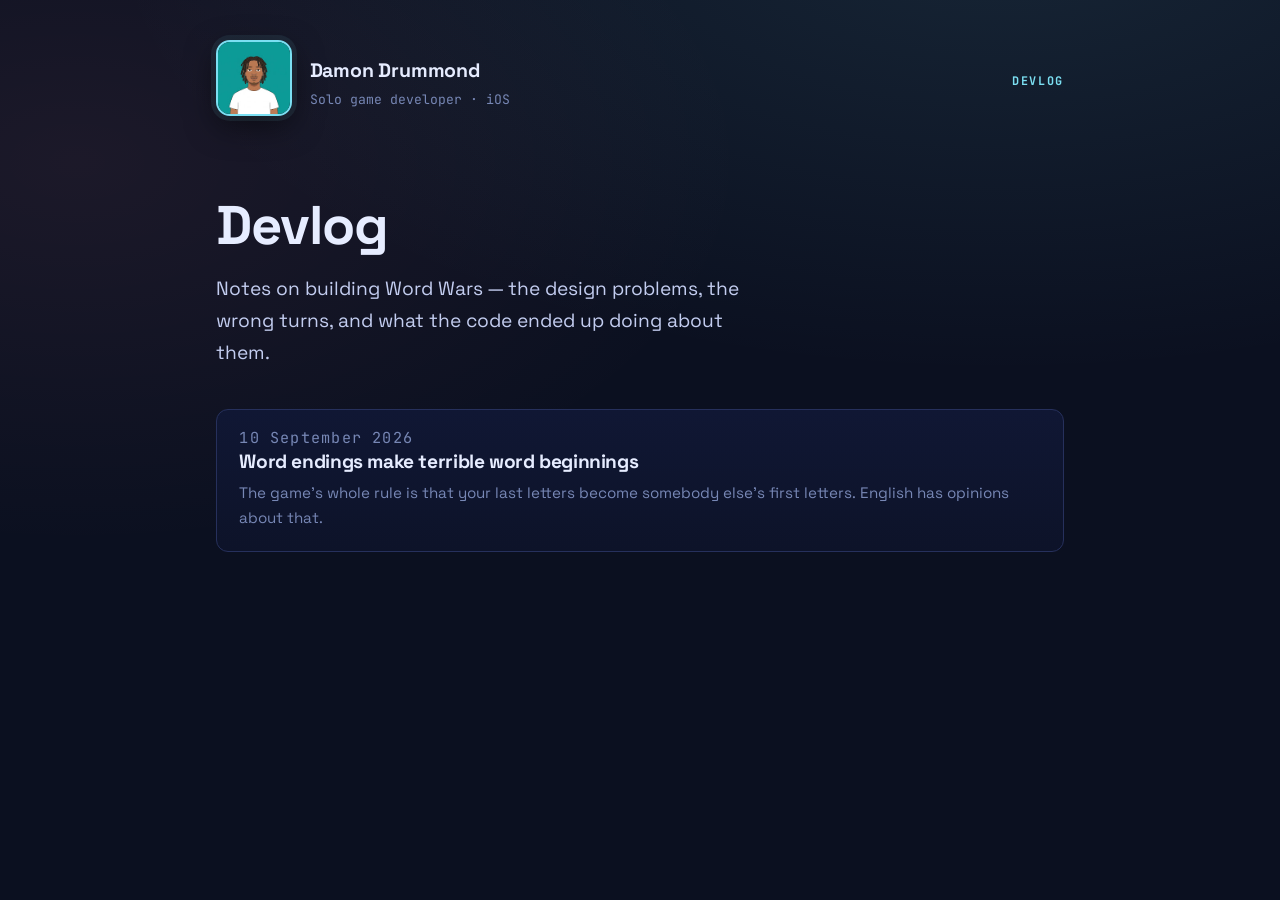
==== devlog/index.html @ 31c3616a "First devlog, and somewhere to put the next one The post is the stamp problem: the game asks word en" ====
<!doctype html>
<html lang="en">
<head>
<meta charset="utf-8">
<meta name="viewport" content="width=device-width, initial-scale=1">
<title>Devlog — Damon Drummond</title>
<meta name="description" content="Notes on building Word Wars: the design problems, the wrong turns, and what the code ended up doing about them.">
<link rel="canonical" href="https://damondjr.github.io/devlog/">

<meta property="og:type" content="website">
<meta property="og:site_name" content="Damon Drummond">
<meta property="og:title" content="Devlog — Damon Drummond">
<meta property="og:description" content="Notes on building Word Wars: the design problems, the wrong turns, and what the code ended up doing about them.">
<meta property="og:url" content="https://damondjr.github.io/devlog/">
<meta property="og:image" content="https://damondjr.github.io/assets/og.jpg">
<meta name="twitter:card" content="summary_large_image">

<link rel="icon" href="/assets/favicon-64.png" sizes="64x64">
<link rel="apple-touch-icon" href="/assets/icon-180.png">
<link rel="preconnect" href="https://fonts.googleapis.com">
<link rel="preconnect" href="https://fonts.gstatic.com" crossorigin>
<link href="https://fonts.googleapis.com/css2?family=Space+Grotesk:wght@400;500;700&family=JetBrains+Mono:wght@400;700&display=swap" rel="stylesheet">
<link rel="stylesheet" href="/assets/site.css">
</head>
<body>

<header class="wrap id">
  <a href="/"><img class="avatar" src="/assets/avatar.jpg" width="76" height="76" alt="Damon Drummond"></a>
  <div>
    <p class="id-name">Damon Drummond</p>
    <p class="id-role">Solo game developer &middot; iOS</p>
  </div>
  <nav class="nav"><a href="/devlog/" aria-current="page">Devlog</a></nav>
</header>

<main class="wrap band">
  <h1>Devlog</h1>
  <p class="lede">Notes on building Word Wars &mdash; the design problems, the
  wrong turns, and what the code ended up doing about them.</p>

  <ul class="entries">
    <li>
      <a class="entry" href="/devlog/endings-and-beginnings/">
        <p class="post-date">10 September 2026</p>
        <h2>Word endings make terrible word beginnings</h2>
        <p>The game&rsquo;s whole rule is that your last letters become somebody
        else&rsquo;s first letters. English has opinions about that.</p>
      </a>
    </li>
  </ul>
</main>

</body>
</html>
---- assets/site.css ----
/* ---------------------------------------------------------------------------
   Word Wars' own palette, straight from scripts/game.gd. The page is a shop
   window for the game, so it uses the game's colours rather than inventing a
   second identity: cyan is you, pink is the opponent, gold is a big hit.
   --------------------------------------------------------------------------- */
:root{
  --void:#0b1020;
  --deep:#141a36;
  --panel:#101734;
  --edge:#26305c;
  --ink:#e6ecff;
  --dim:#7787b5;
  --you:#7bdff2;
  --them:#ff8fa3;
  --hit:#ffd166;
  --measure:56rem;
}

*,*::before,*::after{box-sizing:border-box}

body{
  margin:0;
  background:var(--void);
  /* Two soft pools rather than a flat fill — the game draws a vertical
     gradient behind the board and this is the same idea at page scale. */
  background-image:
    radial-gradient(90rem 45rem at 78% -8%, rgba(123,223,242,.10), transparent 62%),
    radial-gradient(70rem 40rem at 6% 18%, rgba(255,143,163,.07), transparent 60%);
  background-attachment:fixed;
  color:var(--ink);
  font:400 1.0625rem/1.65 "Space Grotesk",ui-sans-serif,system-ui,sans-serif;
  -webkit-font-smoothing:antialiased;
}

.wrap{max-width:var(--measure);margin:0 auto;padding:0 1.5rem}
.band{padding-block:4.5rem}
.band + .band{border-top:1px solid var(--edge)}

a{color:var(--you);text-decoration-color:rgba(123,223,242,.35);text-underline-offset:.2em}
a:hover{text-decoration-color:var(--you)}
:focus-visible{outline:2px solid var(--hit);outline-offset:3px;border-radius:3px}

h1,h2{margin:0;font-weight:700;letter-spacing:-.02em;line-height:1.1}
h1{font-size:clamp(2.1rem,6.2vw,3.4rem)}
h2{font-size:clamp(1.5rem,4vw,2.1rem)}
p{margin:0 0 1.1rem}
.lede{font-size:clamp(1.05rem,2.3vw,1.2rem);color:#c3cdf0;max-width:44ch;margin-top:1.1rem}

/* Mono is the utility voice here for a reason: this is a typing game, and
   monospace is what typing looks like. Labels, counts and machine facts only —
   never body copy. */
.eyebrow{margin:0 0 1rem;
  font:700 .72rem/1 "JetBrains Mono",ui-monospace,monospace;
  letter-spacing:.16em;text-transform:uppercase;color:var(--dim);
  display:block;
}

/* --- identity ----------------------------------------------------------- */
.id{display:flex;align-items:center;gap:1.1rem;padding-block:2.5rem 0}
/* The avatar is a square with the board's own border treatment, not a circle:
   everything in this game is a tile, including the person who made it. */
.avatar{
  width:76px;height:76px;flex:none;border-radius:14px;object-fit:cover;
  border:2px solid var(--you);
  box-shadow:0 0 0 5px rgba(123,223,242,.08), 0 10px 30px rgba(0,0,0,.5);
  background:var(--deep);
}
.id-name{font-size:1.22rem;font-weight:700;letter-spacing:-.01em;margin:0}
.id-role{margin:.2rem 0 0;font:400 .82rem/1.4 "JetBrains Mono",ui-monospace,monospace;color:var(--dim)}

/* --- the chain ---------------------------------------------------------- */
/* The signature of the page. Three lines that are the whole game: the letters
   you answer with, and the letters you leave behind. */
.chain-label{margin-top:2.75rem}
.chain{list-style:none;margin:0;padding:0;display:grid;gap:.75rem}
.link{
  display:grid;align-items:center;gap:.5rem 1rem;
  grid-template-columns:auto 1fr auto auto;
  padding:.85rem 1rem;border-radius:12px;
  background:linear-gradient(180deg,var(--panel),#0d1329);
  border:1px solid var(--edge);
}
.side{font:700 .68rem/1 "JetBrains Mono",ui-monospace,monospace;letter-spacing:.14em;color:var(--dim)}
.word{font-size:clamp(1.05rem,3.4vw,1.45rem);font-weight:700;letter-spacing:.01em;white-space:nowrap}
/* Underlined: the letters this word had to open with to clear what landed.
   `currentColor` is safe here — .you/.them set the colour and the border
   follows it. */
.ans{border-bottom:2px solid currentColor;padding-bottom:1px}

/* Filled: the letters that get stamped onto the next block.
   Written as two-class rules rather than `background:currentColor`. The
   single-class version set `color:var(--void)` for the dark text, but .you and
   .them are declared later at the same specificity, so they won the `color`
   property — which made the fill and the letters the same pink, and the stamp
   rendered as an empty chip. Two classes (0,2,0) outrank one (0,1,0) and say
   what they mean. */
.stamp{padding:.06em .3em;border-radius:5px}
.stamp.you{background:var(--you);color:var(--void)}
.stamp.them{background:var(--them);color:var(--void)}
.to{color:var(--dim);font-size:1.1rem;justify-self:center}
/* A block, drawn the way the board draws one. */
.blk{
  font-size:clamp(.9rem,2.6vw,1.05rem);font-weight:700;letter-spacing:.08em;
  padding:.5rem .8rem;border-radius:9px;border:2px solid currentColor;
  background:rgba(255,255,255,.03);white-space:nowrap;
}
.you{color:var(--you)}
.them{color:var(--them)}
.link .word{color:var(--ink)}
.chain-note{margin:1.1rem 0 0;color:var(--dim);font-size:.95rem}

/* --- the game ----------------------------------------------------------- */
.game .first{margin-top:.9rem}
.game{display:grid;grid-template-columns:minmax(0,1fr) 15rem;gap:2.5rem;align-items:start}
.shot{width:100%;height:auto;border-radius:16px;border:1px solid var(--edge);
      box-shadow:0 18px 50px rgba(0,0,0,.55);display:block}
.facts{font:400 .82rem/1.9 "JetBrains Mono",ui-monospace,monospace;color:var(--dim);
       margin:0 0 1.6rem;list-style:none;padding:0}
.facts b{color:var(--ink);font-weight:400}

.actions{display:flex;flex-wrap:wrap;gap:.7rem;margin-bottom:1.8rem}
.btn{
  display:inline-block;padding:.7rem 1.15rem;border-radius:10px;
  font:700 .92rem/1 "Space Grotesk",sans-serif;text-decoration:none;
  border:1px solid var(--edge);color:var(--ink);background:var(--panel);
  transition:border-color .15s ease, transform .15s ease;
}
.btn:hover{border-color:var(--you);transform:translateY(-1px)}
.btn-go{background:var(--you);border-color:var(--you);color:#06243b}
.btn-go:hover{background:#9ce8f7;border-color:#9ce8f7}

/* The badge is somebody else's artwork and carries its own colours. It gets a
   quiet shelf of its own rather than being crowded next to our buttons. */
.badge{margin-top:.4rem;padding-top:1.5rem;border-top:1px solid var(--edge)}
.badge img{display:block;height:auto;max-width:100%}
.badge .eyebrow{margin:0 0 1rem;margin-bottom:.8rem}

/* --- motion ------------------------------------------------------------- */
/* One orchestrated moment: the chain assembles itself once, in order, the way
   a rally actually happens. Nothing else on the page moves. */
@media (prefers-reduced-motion:no-preference){
  .link{opacity:0;transform:translateY(12px);animation:rise .55s cubic-bezier(.2,.75,.3,1) forwards}
  .link:nth-child(1){animation-delay:.20s}
  .link:nth-child(2){animation-delay:.55s}
  .link:nth-child(3){animation-delay:.90s}
  .blk{opacity:0;animation:land .4s cubic-bezier(.2,.9,.3,1) forwards}
  .link:nth-child(1) .blk{animation-delay:.50s}
  .link:nth-child(2) .blk{animation-delay:.85s}
  .link:nth-child(3) .blk{animation-delay:1.20s}
}
@keyframes rise{to{opacity:1;transform:none}}
@keyframes land{from{opacity:0;transform:translateY(-9px) scale(.94)}to{opacity:1;transform:none}}

/* --- narrow ------------------------------------------------------------- */
@media (max-width:46rem){
  .band{padding-block:3.25rem}
  .game{grid-template-columns:1fr;gap:2rem}
  .shot{max-width:16rem;margin-inline:auto}
  .link{grid-template-columns:1fr auto;gap:.45rem .8rem}
  .side{grid-column:1/-1}
  .to{display:none}
  .word{white-space:normal}
}

/* --- navigation --------------------------------------------------------- */
/* The identity bar carries the only nav on the site. One link, pushed to the
   far edge, so it is findable without competing with the name beside it. */
.id .nav{margin-left:auto;display:flex;gap:1.1rem}
.id .nav a{font:700 .74rem/1 "JetBrains Mono",ui-monospace,monospace;
           letter-spacing:.14em;text-transform:uppercase;text-decoration:none;color:var(--dim)}
.id .nav a:hover,.id .nav a[aria-current]{color:var(--you)}

/* --- devlog ------------------------------------------------------------- */
.post{max-width:38rem}
.post-date{font:400 .78rem/1 "JetBrains Mono",ui-monospace,monospace;color:var(--dim);
           letter-spacing:.08em;margin:0 0 1.4rem}
.post h1{font-size:clamp(1.9rem,5vw,2.75rem);margin-bottom:1.2rem}
/* Prose sits a step down from the page's headings — a post is read, not
   scanned, so the rhythm is longer and the contrast is lower. */
.post h2{font-size:clamp(1.15rem,3vw,1.4rem);margin:2.6rem 0 .9rem;color:var(--you)}
.post p{margin:0 0 1.2rem;color:#c3cdf0}
.post ul{margin:0 0 1.2rem;padding-left:1.1rem;color:#c3cdf0}
.post li{margin-bottom:.5rem}
.post strong{color:var(--ink);font-weight:700}
/* A word fragment quoted mid-sentence, drawn like the thing it describes. */
.frag{font-weight:700;letter-spacing:.04em;color:var(--hit)}
.lede-post{font-size:1.15rem;color:#d3dbf5;margin-bottom:1.8rem}

.entries{list-style:none;margin:0;padding:0;display:grid;gap:1rem}
.entry{display:block;padding:1.3rem 1.4rem;border-radius:12px;text-decoration:none;
       background:linear-gradient(180deg,var(--panel),#0d1329);border:1px solid var(--edge);
       transition:border-color .15s ease,transform .15s ease}
.entry:hover{border-color:var(--you);transform:translateY(-1px)}
.entry h2{margin:.35rem 0 .5rem;font-size:1.2rem;color:var(--ink)}
.entry p{margin:0;color:var(--dim);font-size:.95rem}
.entry .post-date{margin:0}

.back{display:inline-block;margin-top:2.5rem;font:700 .78rem/1 "JetBrains Mono",ui-monospace,monospace;
      letter-spacing:.12em;text-transform:uppercase;text-decoration:none;color:var(--dim)}
.back:hover{color:var(--you)}

.entries{margin-top:2.5rem}
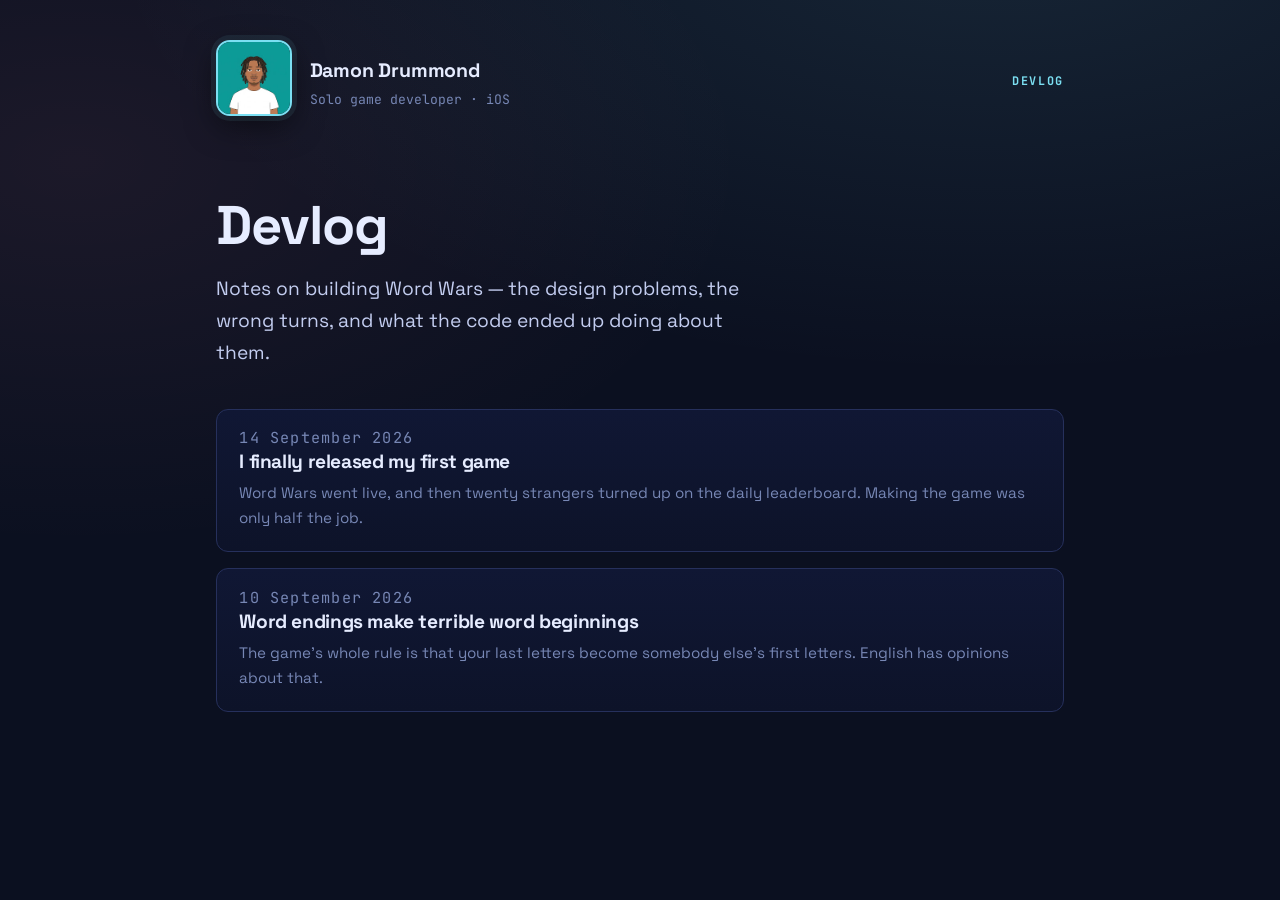
==== commit 35b0ee9c: "The one about actually shipping it Second devlog. Word Wars going live, App Review, the discovery pr" ====
--- a/devlog/index.html
+++ b/devlog/index.html
@@ -40,6 +40,14 @@
 
   <ul class="entries">
     <li>
+      <a class="entry" href="/devlog/first-release/">
+        <p class="post-date">14 September 2026</p>
+        <h2>I finally released my first game</h2>
+        <p>Word Wars went live, and then twenty strangers turned up on the daily
+        leaderboard. Making the game was only half the job.</p>
+      </a>
+    </li>
+    <li>
       <a class="entry" href="/devlog/endings-and-beginnings/">
         <p class="post-date">10 September 2026</p>
         <h2>Word endings make terrible word beginnings</h2>
